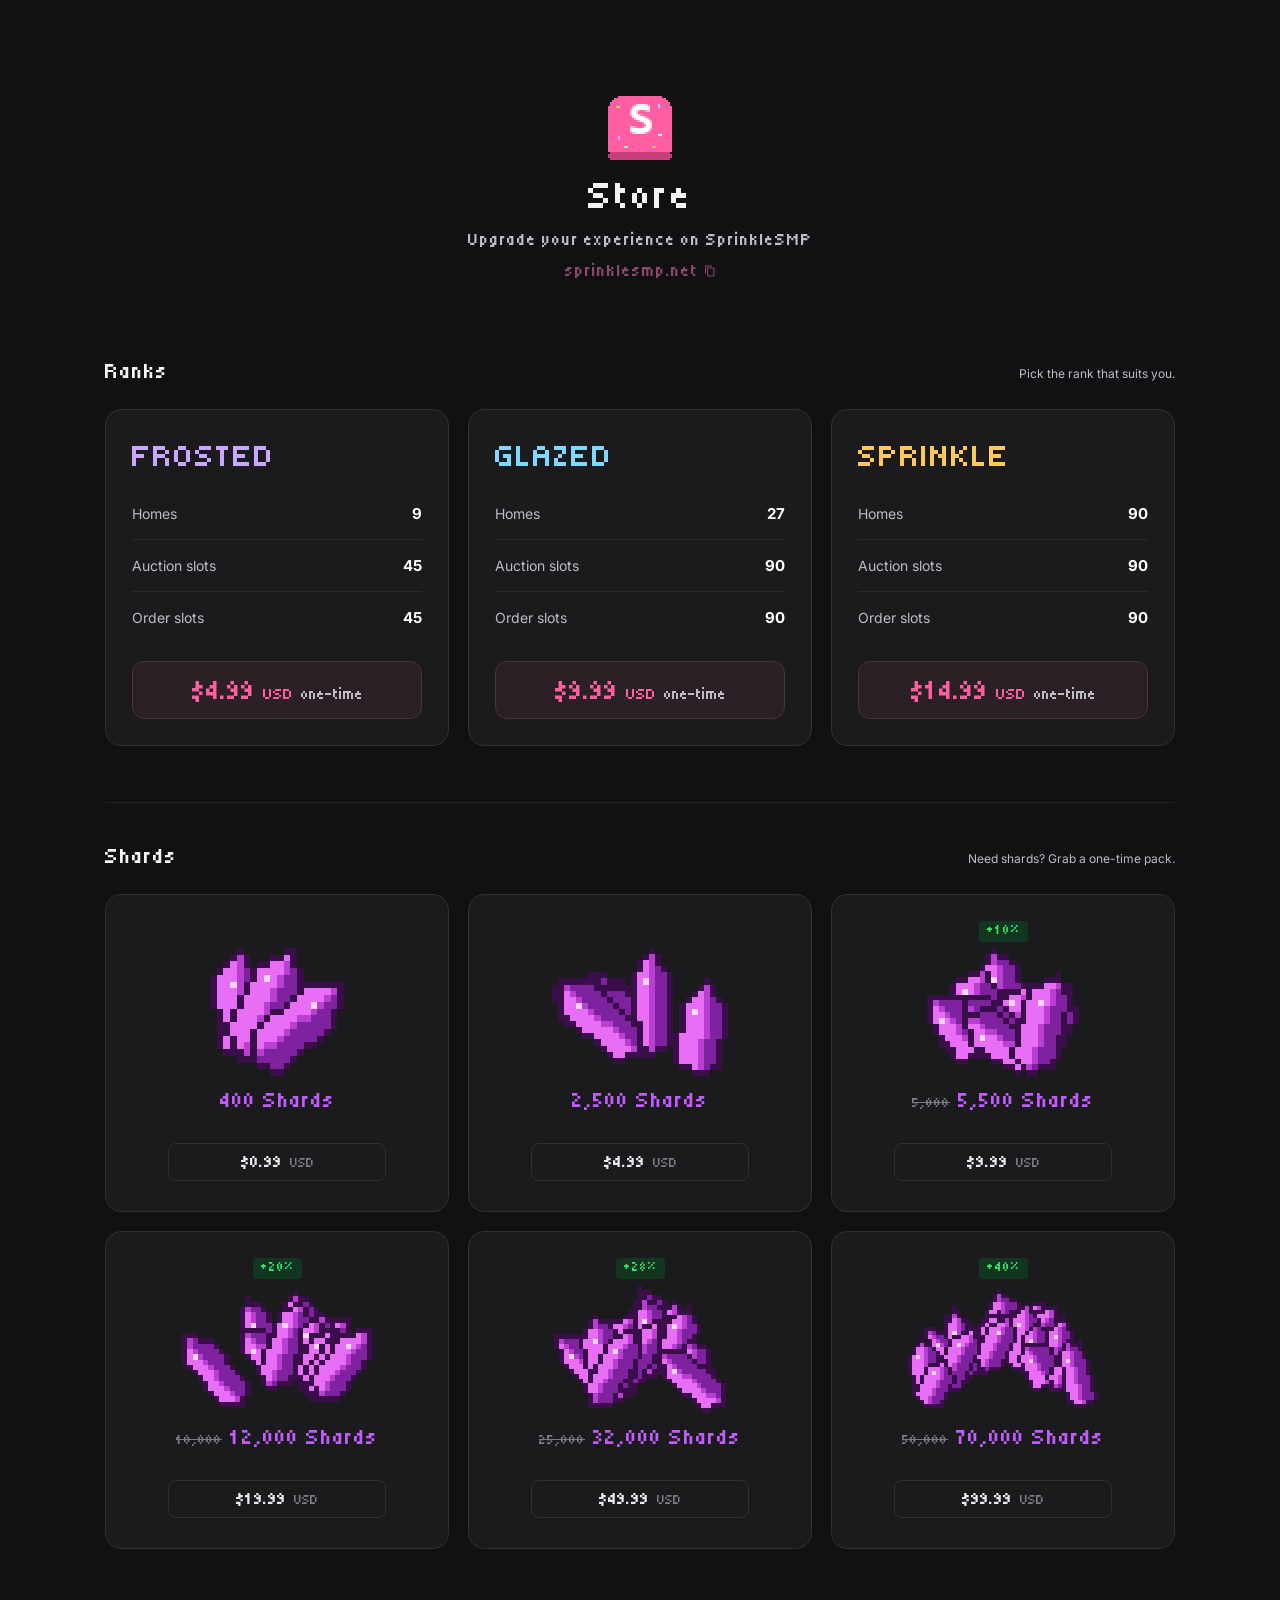
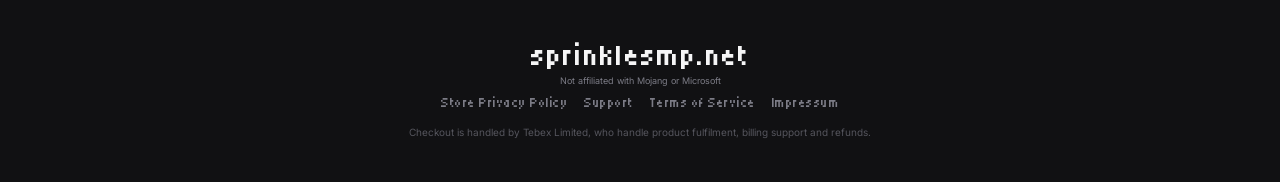
==== index.html @ 7185d4fc "SprinkleSMP store page" ====
﻿<!doctype html>
<html lang="en">
<head>
  <meta charset="utf-8">
  <meta name="viewport" content="width=device-width, initial-scale=1">
  <title>SprinkleSMP | Store</title>
  <meta name="description" content="Ranks and shards for SprinkleSMP. Delivered automatically in-game.">
  <link rel="icon" type="image/png" href="logo.png">
  <link rel="preconnect" href="https://fonts.googleapis.com">
  <link rel="preconnect" href="https://fonts.gstatic.com" crossorigin>
  <link href="https://fonts.googleapis.com/css2?family=Tiny5&family=Inter:wght@400;500;600;700&display=swap" rel="stylesheet">
  <link rel="stylesheet" href="style.css">
</head>
<body>
  <main class="wrap">
    <header class="hero">
      <img class="hero__logo" src="logo.png" alt="SprinkleSMP" width="64" height="64">
      <h1 class="hero__title">Store</h1>
      <p class="hero__sub">Upgrade your experience on SprinkleSMP</p>
      <button class="hero__ip" type="button" data-copy="sprinklesmp.net" title="Copy server address">
        <span>sprinklesmp.net</span>
        <svg viewBox="0 0 24 24" width="12" height="12" aria-hidden="true"><path fill="currentColor" d="M16 1H4a2 2 0 0 0-2 2v14h2V3h12V1zm3 4H8a2 2 0 0 0-2 2v14a2 2 0 0 0 2 2h11a2 2 0 0 0 2-2V7a2 2 0 0 0-2-2zm0 16H8V7h11v14z"/></svg>
      </button>
    </header>

    <div id="notice" class="notice" hidden></div>

    <!-- store view -->
    <div id="store">
      <section class="section">
        <div class="section__head">
          <h2>Ranks</h2>
          <span>Pick the rank that suits you.</span>
        </div>
        <div class="grid" id="ranks"></div>
      </section>

      <hr class="divider">

      <section class="section">
        <div class="section__head">
          <h2>Shards</h2>
          <span>Need shards? Grab a one-time pack.</span>
        </div>
        <div class="grid" id="shards"></div>
      </section>
    </div>

    <!-- username step (shown after picking a package) -->
    <section id="login" class="login" hidden>
      <div class="login__card">
        <h2>Enter your Minecraft Username</h2>
        <p class="login__for" id="login-for"></p>
        <div class="login__edition" role="tablist">
          <button type="button" class="ed is-active" data-edition="java">Java</button>
          <button type="button" class="ed" data-edition="bedrock">Bedrock</button>
        </div>
        <form class="login__row" id="login-form">
          <input id="username" name="username" autocomplete="off" spellcheck="false" maxlength="32" placeholder="Enter your username" required>
          <button type="submit" id="continue">Continue <span aria-hidden="true">&rsaquo;</span></button>
        </form>
        <p class="login__err" id="login-err" hidden></p>
        <button type="button" class="login__back" id="login-back">&larr; Back to store</button>
      </div>
    </section>
  </main>

  <footer class="foot">
    <div class="foot__brand">sprinklesmp.net</div>
    <div class="foot__small">Not affiliated with Mojang or Microsoft</div>
    <nav class="foot__links">
      <a href="https://checkout.tebex.io/privacy" target="_blank" rel="noopener">Store Privacy Policy</a>
      <a href="mailto:support@sprinklesmp.net">Support</a>
      <a href="https://checkout.tebex.io/terms" target="_blank" rel="noopener">Terms of Service</a>
      <a href="https://checkout.tebex.io/impressum" target="_blank" rel="noopener">Impressum</a>
    </nav>
    <div class="foot__tebex">Checkout is handled by Tebex Limited, who handle product fulfilment, billing support and refunds.</div>
  </footer>

  <script src="config.js"></script>
  <script src="app.js"></script>
</body>
</html>
---- style.css ----
:root {
  --bg: #111113;
  --card: #1b1b1d;
  --card-line: #303033;
  --row-line: #2a2a2e;
  --text: #f5f5f6;
  --muted: #bdbdc6;
  --dim: #7c7c86;
  --pink: #ff5fa2;
  --pink-btn-bg: #2a2026;
  --pink-btn-line: #4d2f3d;
  --purple: #c25cff;
  --green: #3bea6b;
  --green-bg: #12361f;
  --pixel: "Tiny5", monospace;
  --sans: "Inter", system-ui, -apple-system, "Segoe UI", sans-serif;
}

* { box-sizing: border-box; }
[hidden] { display: none !important; }
html, body { margin: 0; }
body {
  background: var(--bg);
  color: var(--text);
  font-family: var(--sans);
  font-size: 14px;
  -webkit-font-smoothing: antialiased;
}
button { font: inherit; color: inherit; cursor: pointer; }
img { image-rendering: pixelated; }

.wrap { max-width: 1102px; margin: 0 auto; padding: 0 16px; }

/* ---------- header ---------- */
.hero { text-align: center; padding: 96px 0 76px; }
.hero__logo { display: block; margin: 0 auto; width: 64px; height: 64px; }
.hero__title {
  font-family: var(--pixel); font-weight: 400; font-size: 40px; line-height: 44px;
  letter-spacing: 2px; margin: 14px 0 12px; color: #f4f4f5;
}
.hero__sub { font-family: var(--pixel); font-size: 17px; letter-spacing: 1px; color: var(--muted); margin: 0 0 10px; }
.hero__ip {
  display: inline-flex; align-items: center; gap: 6px; background: none; border: 0; padding: 2px 4px;
  font-family: var(--pixel); font-size: 17px; letter-spacing: 1px; color: #8a4a68; transition: color .15s;
}
.hero__ip:hover { color: var(--pink); }
.hero__ip.copied span::after { content: "  copied!"; color: var(--green); }

/* ---------- sections ---------- */
.section__head { display: flex; align-items: baseline; justify-content: space-between; margin: 0 0 24px; }
.section__head h2 { font-family: var(--pixel); font-weight: 400; font-size: 22px; line-height: 27px; margin: 0; letter-spacing: 1px; }
.section__head span { font-size: 12px; color: var(--muted); }
.divider { border: 0; border-top: 1px solid #232326; margin: 56px 0 40px; }

.grid { display: grid; grid-template-columns: repeat(3, 1fr); gap: 19px; }
@media (max-width: 760px) { .grid { grid-template-columns: 1fr; } .section__head span { display: none; } .hero { padding: 56px 0 44px; } }

.card {
  background: var(--card); border: 1px solid var(--card-line); border-radius: 16px; padding: 26px;
  transition: border-color .25s, box-shadow .25s;
}

/* ---------- rank cards ---------- */
.rank:hover { border-color: rgba(255, 95, 162, .4); }
.rank__name { font-family: var(--pixel); font-weight: 400; font-size: 32px; line-height: 36px; margin: 2px 0 22px; letter-spacing: 1px; }
.rank__stats { list-style: none; margin: 0 0 34px; padding: 0; }
.rank__stats li { display: flex; justify-content: space-between; align-items: center; padding: 16px 0; border-bottom: 1px solid var(--row-line); color: var(--muted); }
.rank__stats li:first-child { padding-top: 8px; }
.rank__stats li:last-child { border-bottom: 0; padding-bottom: 0; }
.rank__stats b { color: #fff; font-weight: 700; font-size: 15px; }

.price {
  display: flex; align-items: baseline; justify-content: center; gap: 8px; width: 100%;
  background: var(--pink-btn-bg); border: 1px solid var(--pink-btn-line); border-radius: 12px; padding: 14px 8px;
  transition: background-color .15s, border-color .15s;
}
.price:hover { background: #36242e; border-color: var(--pink); }
.price__amt { font-family: var(--pixel); font-size: 28px; line-height: 28px; color: var(--pink); }
.price__cur { font-family: var(--pixel); font-size: 16px; color: var(--pink); }
.price__per { font-family: var(--pixel); font-size: 16px; color: var(--muted); }

/* ---------- shard cards ---------- */
.shard { display: flex; flex-direction: column; align-items: center; text-align: center; padding: 26px 26px 30px; }
.shard:hover { border-color: rgba(194, 92, 255, .5); box-shadow: 0 18px 40px -16px rgba(170, 80, 255, .5); }
.shard__badge {
  font-family: var(--pixel); font-size: 13px; color: var(--green); background: var(--green-bg);
  border-radius: 4px; padding: 2px 8px; margin: 0 0 6px; min-height: 21px; letter-spacing: 1px;
}
.shard__badge.is-empty { visibility: hidden; }
.shard__img { height: 128px; display: flex; align-items: center; justify-content: center; margin: 0 0 12px; }
.shard__img img { max-height: 128px; max-width: 190px; }
.shard__amount { font-family: var(--pixel); font-size: 22px; color: var(--purple); margin: 0 0 30px; letter-spacing: 1px; }
.shard__amount s { color: var(--dim); font-size: 14px; margin-right: 8px; }
.shard .price { width: 75%; background: transparent; border-color: var(--card-line); padding: 9px 8px; border-radius: 8px; }
.shard .price:hover { background: #2a2a2e; border-color: #3a3a3f; }
.shard .price__amt { font-size: 18px; line-height: 18px; color: #e9e9ee; }
.shard .price__cur { font-size: 13px; color: var(--dim); }

/* ---------- username step ---------- */
.login { display: flex; justify-content: center; padding: 0 0 100px; }
.login__card {
  width: 100%; max-width: 620px; background: #1f1f22; border-radius: 22px; padding: 34px 28px 28px; text-align: center;
  box-shadow: 0 8px 0 rgba(0,0,0,.35);
}
.login__card h2 { font-family: var(--sans); font-weight: 800; font-size: 21px; margin: 0 0 6px; }
.login__for { color: var(--muted); margin: 0 0 22px; font-size: 13px; }
.login__edition { display: inline-flex; gap: 8px; margin: 0 0 20px; }
.ed { border: 0; border-radius: 7px; padding: 9px 18px; background: #151517; font-weight: 700; font-size: 12px; text-transform: uppercase; letter-spacing: .5px; transition: background .15s; }
.ed:hover { background: #26262a; }
.ed.is-active { background: var(--pink); color: #fff; }
.login__row { display: flex; justify-content: center; }
.login__row input {
  width: 240px; max-width: 60vw; background: #151517; border: 1px solid #2a2a2e; border-right: 0; border-radius: 6px 0 0 6px;
  color: #fff; padding: 10px 12px; font: inherit; outline: none;
}
.login__row input:focus { border-color: var(--pink); }
.login__row button { border: 0; border-radius: 0 6px 6px 0; background: var(--pink); color: #fff; font-weight: 700; padding: 10px 18px; transition: filter .15s; }
.login__row button:hover { filter: brightness(1.1); }
.login__row button[disabled] { filter: grayscale(.4) brightness(.8); cursor: wait; }
.login__err { color: #ff6b6b; margin: 14px 0 0; font-size: 13px; }
.login__back { background: none; border: 0; color: var(--dim); margin-top: 20px; font-size: 12px; }
.login__back:hover { color: var(--text); }

.notice { max-width: 620px; margin: 0 auto 30px; text-align: center; border-radius: 12px; padding: 12px 16px; background: var(--green-bg); color: #b9f5c9; }

/* ---------- footer ---------- */
.foot { text-align: center; padding: 90px 16px 44px; }
.foot__brand { font-family: var(--pixel); font-size: 30px; letter-spacing: 1px; }
.foot__small { font-size: 9px; color: var(--dim); margin: 2px 0 10px; }
.foot__links { display: flex; flex-wrap: wrap; justify-content: center; gap: 4px 16px; }
.foot__links a { font-family: var(--pixel); font-size: 13px; letter-spacing: .5px; color: var(--dim); text-decoration: none; transition: color .15s; }
.foot__links a:hover { color: var(--text); }
.foot__tebex { font-size: 10px; color: #55555d; margin-top: 16px; }
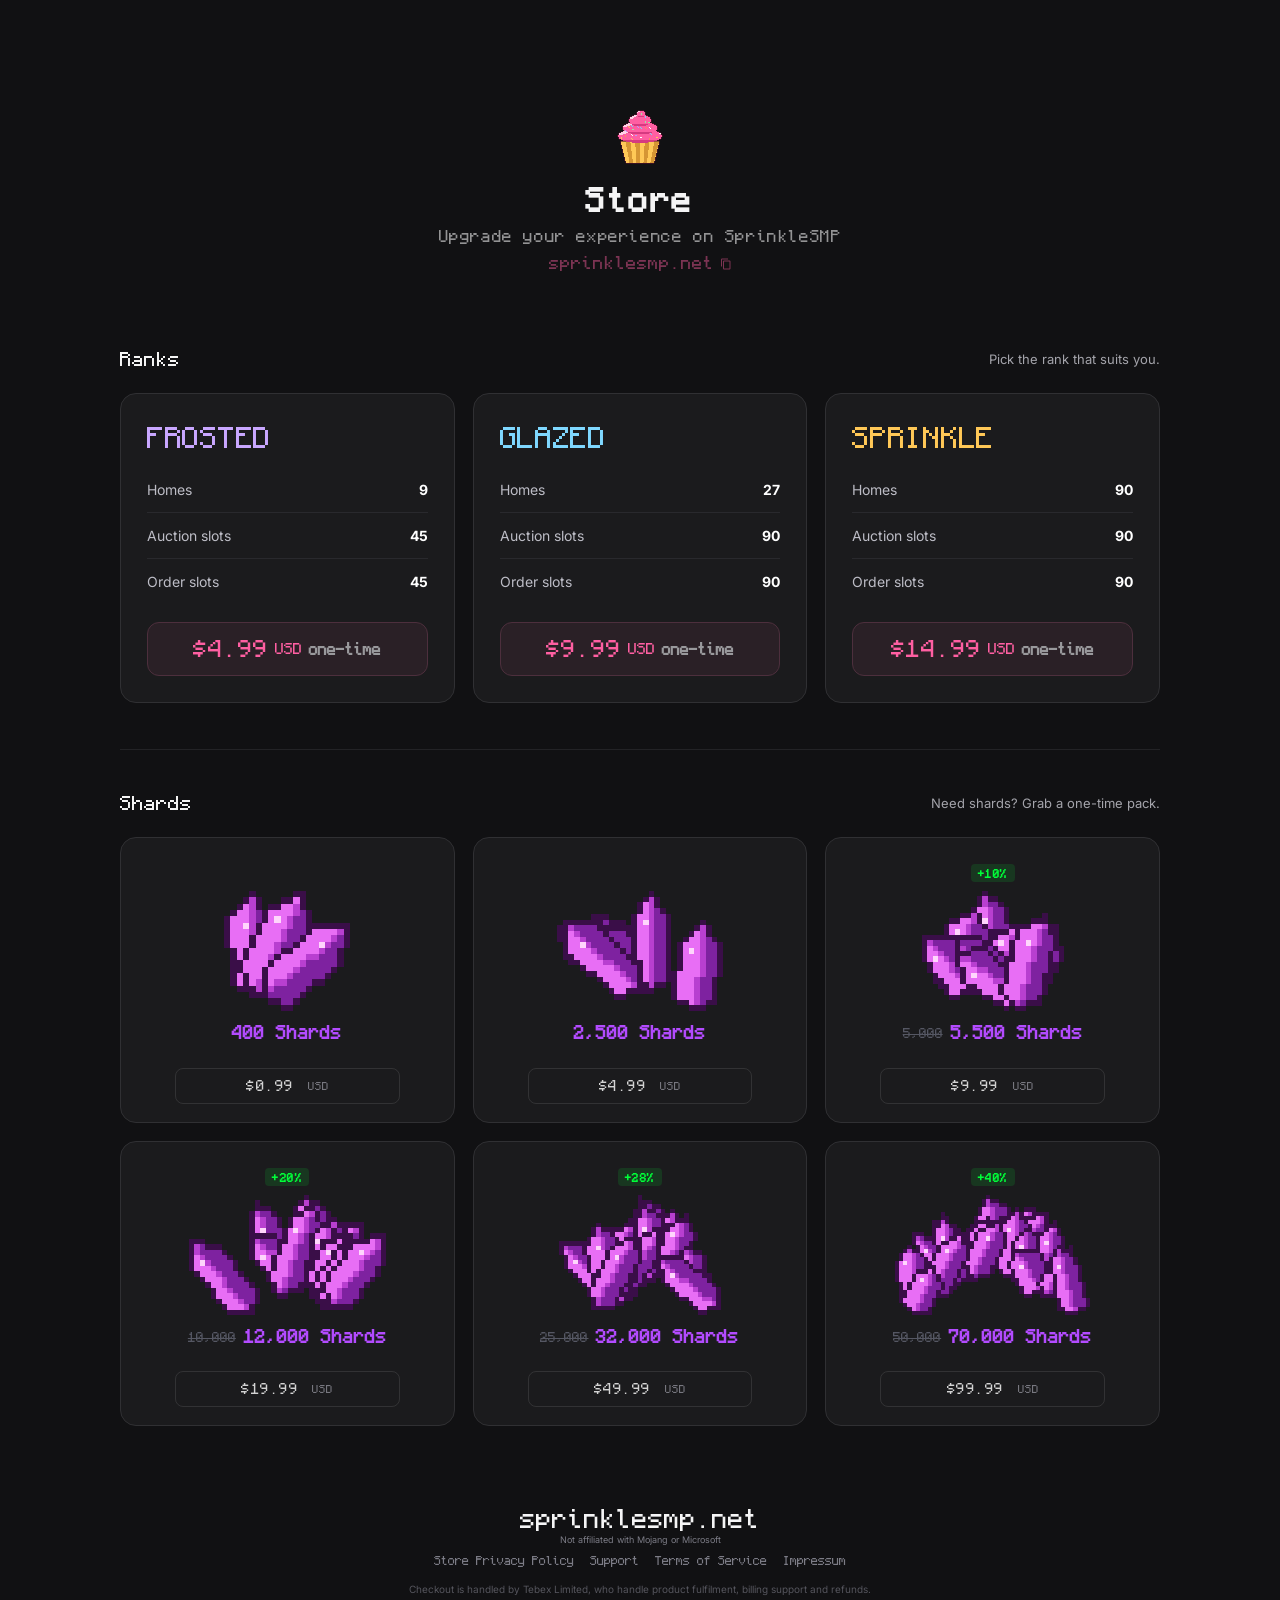
==== commit e791de2e: "Cupcake logo, Monocraft font, reference text sizes" ====
--- a/index.html
+++ b/index.html
@@ -8,7 +8,7 @@
   <link rel="icon" type="image/png" href="logo.png">
   <link rel="preconnect" href="https://fonts.googleapis.com">
   <link rel="preconnect" href="https://fonts.gstatic.com" crossorigin>
-  <link href="https://fonts.googleapis.com/css2?family=Tiny5&family=Inter:wght@400;500;600;700&display=swap" rel="stylesheet">
+  <link href="https://fonts.googleapis.com/css2?family=Inter:wght@400;500;600;700&display=swap" rel="stylesheet">
   <link rel="stylesheet" href="style.css">
 </head>
 <body>
--- a/style.css
+++ b/style.css
@@ -1,18 +1,20 @@
+/* Monocraft by Idrees Hassan, SIL Open Font License 1.1 (https://github.com/IdreesInc/Monocraft) */
+@font-face { font-family: "Monocraft"; src: url("Monocraft.otf") format("opentype"); font-weight: 400; font-display: swap; }
+@font-face { font-family: "Monocraft"; src: url("Monocraft-Bold.otf") format("opentype"); font-weight: 700; font-display: swap; }
+
 :root {
   --bg: #111113;
   --card: #1b1b1d;
   --card-line: #303033;
-  --row-line: #2a2a2e;
+  --row-line: #29292d;
   --text: #f5f5f6;
   --muted: #bdbdc6;
-  --dim: #7c7c86;
+  --tag: #a4a4ab;
   --pink: #ff5fa2;
   --pink-btn-bg: #2a2026;
   --pink-btn-line: #4d2f3d;
   --purple: #c25cff;
-  --green: #3bea6b;
-  --green-bg: #12361f;
-  --pixel: "Tiny5", monospace;
+  --pixel: "Monocraft", monospace;
   --sans: "Inter", system-ui, -apple-system, "Segoe UI", sans-serif;
 }
 
@@ -29,30 +31,30 @@
 button { font: inherit; color: inherit; cursor: pointer; }
 img { image-rendering: pixelated; }
 
-.wrap { max-width: 1102px; margin: 0 auto; padding: 0 16px; }
+.wrap { max-width: 1072px; margin: 0 auto; padding: 0 16px; }
 
 /* ---------- header ---------- */
-.hero { text-align: center; padding: 96px 0 76px; }
+.hero { text-align: center; padding: 104px 0 72px; }
 .hero__logo { display: block; margin: 0 auto; width: 64px; height: 64px; }
 .hero__title {
-  font-family: var(--pixel); font-weight: 400; font-size: 40px; line-height: 44px;
-  letter-spacing: 2px; margin: 14px 0 12px; color: #f4f4f5;
+  font-family: var(--pixel); font-weight: 700; font-size: 30px; line-height: 39px;
+  letter-spacing: 1.5px; margin: 12px 0 10px; color: #f4f4f5;
 }
-.hero__sub { font-family: var(--pixel); font-size: 17px; letter-spacing: 1px; color: var(--muted); margin: 0 0 10px; }
+.hero__sub { font-family: var(--pixel); font-size: 15px; letter-spacing: .6px; color: rgba(255, 255, 255, .55); margin: 0 0 8px; }
 .hero__ip {
   display: inline-flex; align-items: center; gap: 6px; background: none; border: 0; padding: 2px 4px;
-  font-family: var(--pixel); font-size: 17px; letter-spacing: 1px; color: #8a4a68; transition: color .15s;
+  font-family: var(--pixel); font-size: 16px; color: rgba(255, 95, 162, .45); transition: color .15s;
 }
 .hero__ip:hover { color: var(--pink); }
-.hero__ip.copied span::after { content: "  copied!"; color: var(--green); }
+.hero__ip.copied span::after { content: "  copied!"; color: #3bea6b; }
 
 /* ---------- sections ---------- */
-.section__head { display: flex; align-items: baseline; justify-content: space-between; margin: 0 0 24px; }
-.section__head h2 { font-family: var(--pixel); font-weight: 400; font-size: 22px; line-height: 27px; margin: 0; letter-spacing: 1px; }
-.section__head span { font-size: 12px; color: var(--muted); }
-.divider { border: 0; border-top: 1px solid #232326; margin: 56px 0 40px; }
+.section__head { display: flex; align-items: center; justify-content: space-between; margin: 0 0 20px; }
+.section__head h2 { font-family: var(--pixel); font-weight: 400; font-size: 18px; line-height: 27px; margin: 0; color: #f5f5f5; }
+.section__head span { font-size: 13px; line-height: 19.5px; color: var(--tag); }
+.divider { border: 0; border-top: 1px solid #232326; margin: 46px 0 40px; }
 
-.grid { display: grid; grid-template-columns: repeat(3, 1fr); gap: 19px; }
+.grid { display: grid; grid-template-columns: repeat(3, 1fr); gap: 18px; }
 @media (max-width: 760px) { .grid { grid-template-columns: 1fr; } .section__head span { display: none; } .hero { padding: 56px 0 44px; } }
 
 .card {
@@ -62,39 +64,45 @@
 
 /* ---------- rank cards ---------- */
 .rank:hover { border-color: rgba(255, 95, 162, .4); }
-.rank__name { font-family: var(--pixel); font-weight: 400; font-size: 32px; line-height: 36px; margin: 2px 0 22px; letter-spacing: 1px; }
-.rank__stats { list-style: none; margin: 0 0 34px; padding: 0; }
-.rank__stats li { display: flex; justify-content: space-between; align-items: center; padding: 16px 0; border-bottom: 1px solid var(--row-line); color: var(--muted); }
-.rank__stats li:first-child { padding-top: 8px; }
-.rank__stats li:last-child { border-bottom: 0; padding-bottom: 0; }
-.rank__stats b { color: #fff; font-weight: 700; font-size: 15px; }
+.rank__name { font-family: var(--pixel); font-weight: 400; font-size: 27px; line-height: 35px; letter-spacing: -.3px; margin: 0 0 24px; }
+.rank__stats { list-style: none; margin: 0 0 30px; padding: 0; }
+.rank__stats li {
+  display: flex; justify-content: space-between; align-items: center; line-height: 21px;
+  padding: 0 0 12px; margin: 0 0 12px; border-bottom: 1px solid var(--row-line); color: var(--muted);
+}
+.rank__stats li:last-child { border-bottom: 0; padding: 0; margin: 0; }
+.rank__stats b { color: #fff; font-weight: 700; font-size: 14px; }
 
 .price {
-  display: flex; align-items: baseline; justify-content: center; gap: 8px; width: 100%;
-  background: var(--pink-btn-bg); border: 1px solid var(--pink-btn-line); border-radius: 12px; padding: 14px 8px;
+  display: flex; align-items: baseline; justify-content: center; gap: 7px; width: 100%; height: 54px; align-content: center;
+  background: var(--pink-btn-bg); border: 1px solid var(--pink-btn-line); border-radius: 12px; padding: 0 8px;
   transition: background-color .15s, border-color .15s;
 }
+.rank .price { align-items: center; }
 .price:hover { background: #36242e; border-color: var(--pink); }
-.price__amt { font-family: var(--pixel); font-size: 28px; line-height: 28px; color: var(--pink); }
-.price__cur { font-family: var(--pixel); font-size: 16px; color: var(--pink); }
-.price__per { font-family: var(--pixel); font-size: 16px; color: var(--muted); }
+.price__amt { font-family: var(--pixel); font-size: 22px; line-height: 27.5px; color: var(--pink); }
+.price__cur { font-family: var(--pixel); font-size: 14px; line-height: 21px; color: var(--pink); }
+.price__per { font-family: var(--pixel); font-weight: 700; font-size: 14px; line-height: 21px; color: #99999c; }
 
 /* ---------- shard cards ---------- */
-.shard { display: flex; flex-direction: column; align-items: center; text-align: center; padding: 26px 26px 30px; }
-.shard:hover { border-color: rgba(194, 92, 255, .5); box-shadow: 0 18px 40px -16px rgba(170, 80, 255, .5); }
+.shard { display: flex; flex-direction: column; align-items: center; text-align: center; padding: 26px 26px 18px; }
+.shard:hover { border-color: rgba(179, 75, 255, .5); box-shadow: 0 18px 40px -16px rgba(170, 80, 255, .5); }
 .shard__badge {
-  font-family: var(--pixel); font-size: 13px; color: var(--green); background: var(--green-bg);
-  border-radius: 4px; padding: 2px 8px; margin: 0 0 6px; min-height: 21px; letter-spacing: 1px;
+  font-family: var(--pixel); font-weight: 700; font-size: 10px; line-height: 10px; letter-spacing: .5px;
+  color: #00ff39; background: rgba(0, 255, 57, .12); border-radius: 4px; padding: 4px 7px; margin: 0 0 4px; min-height: 18px;
 }
 .shard__badge.is-empty { visibility: hidden; }
-.shard__img { height: 128px; display: flex; align-items: center; justify-content: center; margin: 0 0 12px; }
-.shard__img img { max-height: 128px; max-width: 190px; }
-.shard__amount { font-family: var(--pixel); font-size: 22px; color: var(--purple); margin: 0 0 30px; letter-spacing: 1px; }
-.shard__amount s { color: var(--dim); font-size: 14px; margin-right: 8px; }
-.shard .price { width: 75%; background: transparent; border-color: var(--card-line); padding: 9px 8px; border-radius: 8px; }
-.shard .price:hover { background: #2a2a2e; border-color: #3a3a3f; }
-.shard .price__amt { font-size: 18px; line-height: 18px; color: #e9e9ee; }
-.shard .price__cur { font-size: 13px; color: var(--dim); }
+.shard__img { width: 220px; height: 130px; display: flex; align-items: center; justify-content: center; }
+.shard__img img { max-height: 120px; max-width: 200px; }
+.shard__amount { font-family: var(--pixel); font-weight: 700; font-size: 16px; line-height: 17.6px; color: rgb(179, 75, 255); margin: 8px 0 26px; }
+.shard__amount s { font-weight: 400; color: rgb(85, 87, 99); font-size: 12px; line-height: 13.2px; margin-right: 8px; }
+.shard .price {
+  width: 245px; max-width: 80%; height: 36px; align-items: center; background: transparent;
+  border: 1px solid rgba(255, 255, 255, .1); border-radius: 8px; padding: 0 10px; gap: 14px;
+}
+.shard .price:hover { background: rgba(255, 255, 255, .06); border-color: rgba(255, 255, 255, .18); }
+.shard .price__amt { font-size: 13px; line-height: 16px; letter-spacing: .5px; color: #d3d3d3; }
+.shard .price__cur { font-size: 10px; line-height: 16px; color: #77777f; }
 
 /* ---------- username step ---------- */
 .login { display: flex; justify-content: center; padding: 0 0 100px; }
@@ -118,16 +126,16 @@
 .login__row button:hover { filter: brightness(1.1); }
 .login__row button[disabled] { filter: grayscale(.4) brightness(.8); cursor: wait; }
 .login__err { color: #ff6b6b; margin: 14px 0 0; font-size: 13px; }
-.login__back { background: none; border: 0; color: var(--dim); margin-top: 20px; font-size: 12px; }
+.login__back { background: none; border: 0; color: #7c7c86; margin-top: 20px; font-size: 12px; }
 .login__back:hover { color: var(--text); }
 
-.notice { max-width: 620px; margin: 0 auto 30px; text-align: center; border-radius: 12px; padding: 12px 16px; background: var(--green-bg); color: #b9f5c9; }
+.notice { max-width: 620px; margin: 0 auto 30px; text-align: center; border-radius: 12px; padding: 12px 16px; background: #12361f; color: #b9f5c9; }
 
 /* ---------- footer ---------- */
-.foot { text-align: center; padding: 90px 16px 44px; }
-.foot__brand { font-family: var(--pixel); font-size: 30px; letter-spacing: 1px; }
-.foot__small { font-size: 9px; color: var(--dim); margin: 2px 0 10px; }
+.foot { text-align: center; padding: 80px 16px 44px; }
+.foot__brand { font-family: var(--pixel); font-size: 24px; }
+.foot__small { font-size: 9px; color: #7c7c86; margin: 2px 0 10px; }
 .foot__links { display: flex; flex-wrap: wrap; justify-content: center; gap: 4px 16px; }
-.foot__links a { font-family: var(--pixel); font-size: 13px; letter-spacing: .5px; color: var(--dim); text-decoration: none; transition: color .15s; }
+.foot__links a { font-family: var(--pixel); font-size: 11px; color: #7c7c86; text-decoration: none; transition: color .15s; }
 .foot__links a:hover { color: var(--text); }
 .foot__tebex { font-size: 10px; color: #55555d; margin-top: 16px; }
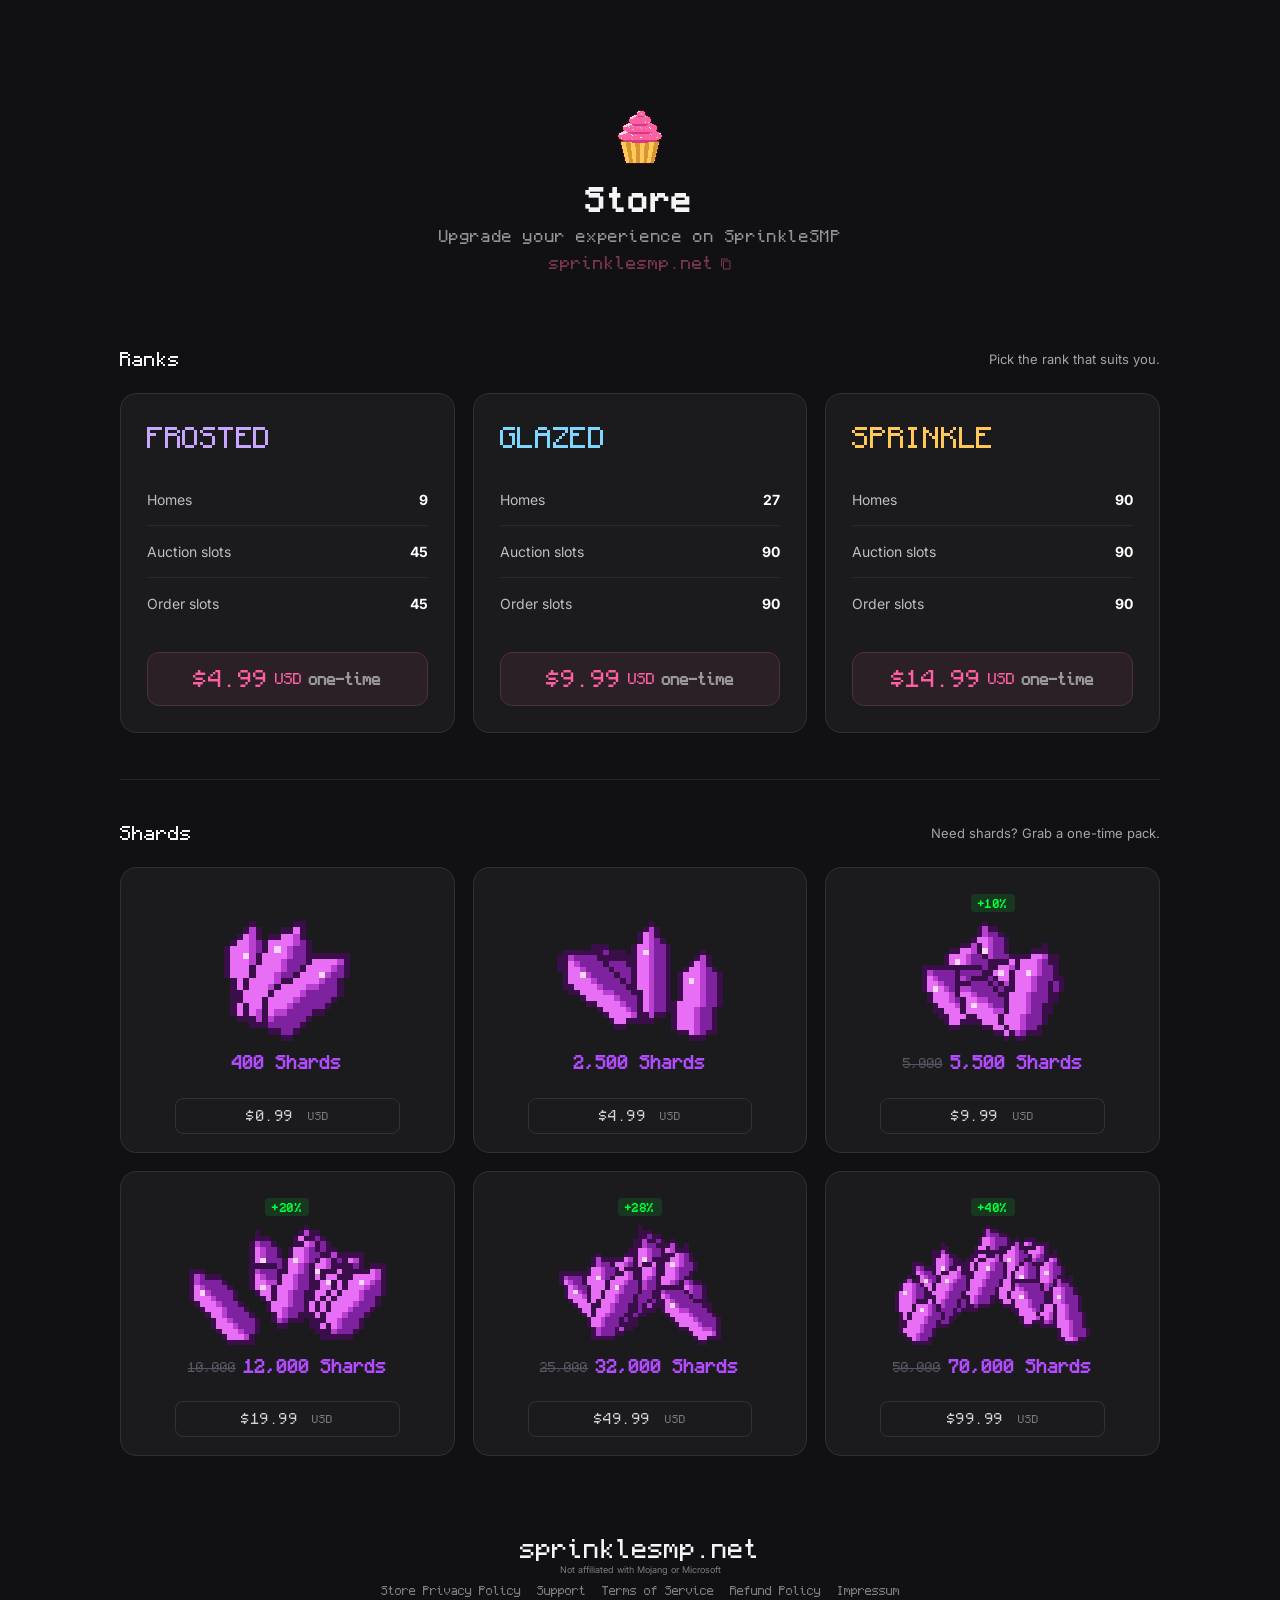
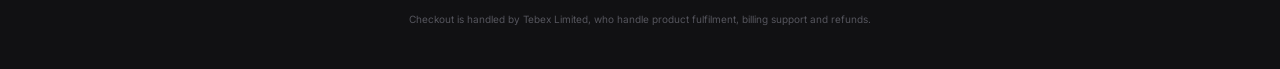
==== commit a9b3b28e: "Add files via upload" ====
--- a/index.html
+++ b/index.html
@@ -71,7 +71,8 @@
     <nav class="foot__links">
       <a href="https://checkout.tebex.io/privacy" target="_blank" rel="noopener">Store Privacy Policy</a>
       <a href="mailto:support@sprinklesmp.net">Support</a>
-      <a href="https://checkout.tebex.io/terms" target="_blank" rel="noopener">Terms of Service</a>
+      <a href="terms.html">Terms of Service</a>
+      <a href="https://www.tebex.io/contact/checkout" target="_blank" rel="noopener">Refund Policy</a>
       <a href="https://checkout.tebex.io/impressum" target="_blank" rel="noopener">Impressum</a>
     </nav>
     <div class="foot__tebex">Checkout is handled by Tebex Limited, who handle product fulfilment, billing support and refunds.</div>
--- a/style.css
+++ b/style.css
@@ -64,11 +64,11 @@
 
 /* ---------- rank cards ---------- */
 .rank:hover { border-color: rgba(255, 95, 162, .4); }
-.rank__name { font-family: var(--pixel); font-weight: 400; font-size: 27px; line-height: 35px; letter-spacing: -.3px; margin: 0 0 24px; }
-.rank__stats { list-style: none; margin: 0 0 30px; padding: 0; }
+.rank__name { font-family: var(--pixel); font-weight: 400; font-size: 27px; line-height: 35px; letter-spacing: -.3px; margin: 0 0 34px; }
+.rank__stats { list-style: none; margin: 0 0 38px; padding: 0; }
 .rank__stats li {
   display: flex; justify-content: space-between; align-items: center; line-height: 21px;
-  padding: 0 0 12px; margin: 0 0 12px; border-bottom: 1px solid var(--row-line); color: var(--muted);
+  padding: 0 0 15px; margin: 0 0 15px; border-bottom: 1px solid var(--row-line); color: var(--muted);
 }
 .rank__stats li:last-child { border-bottom: 0; padding: 0; margin: 0; }
 .rank__stats b { color: #fff; font-weight: 700; font-size: 14px; }
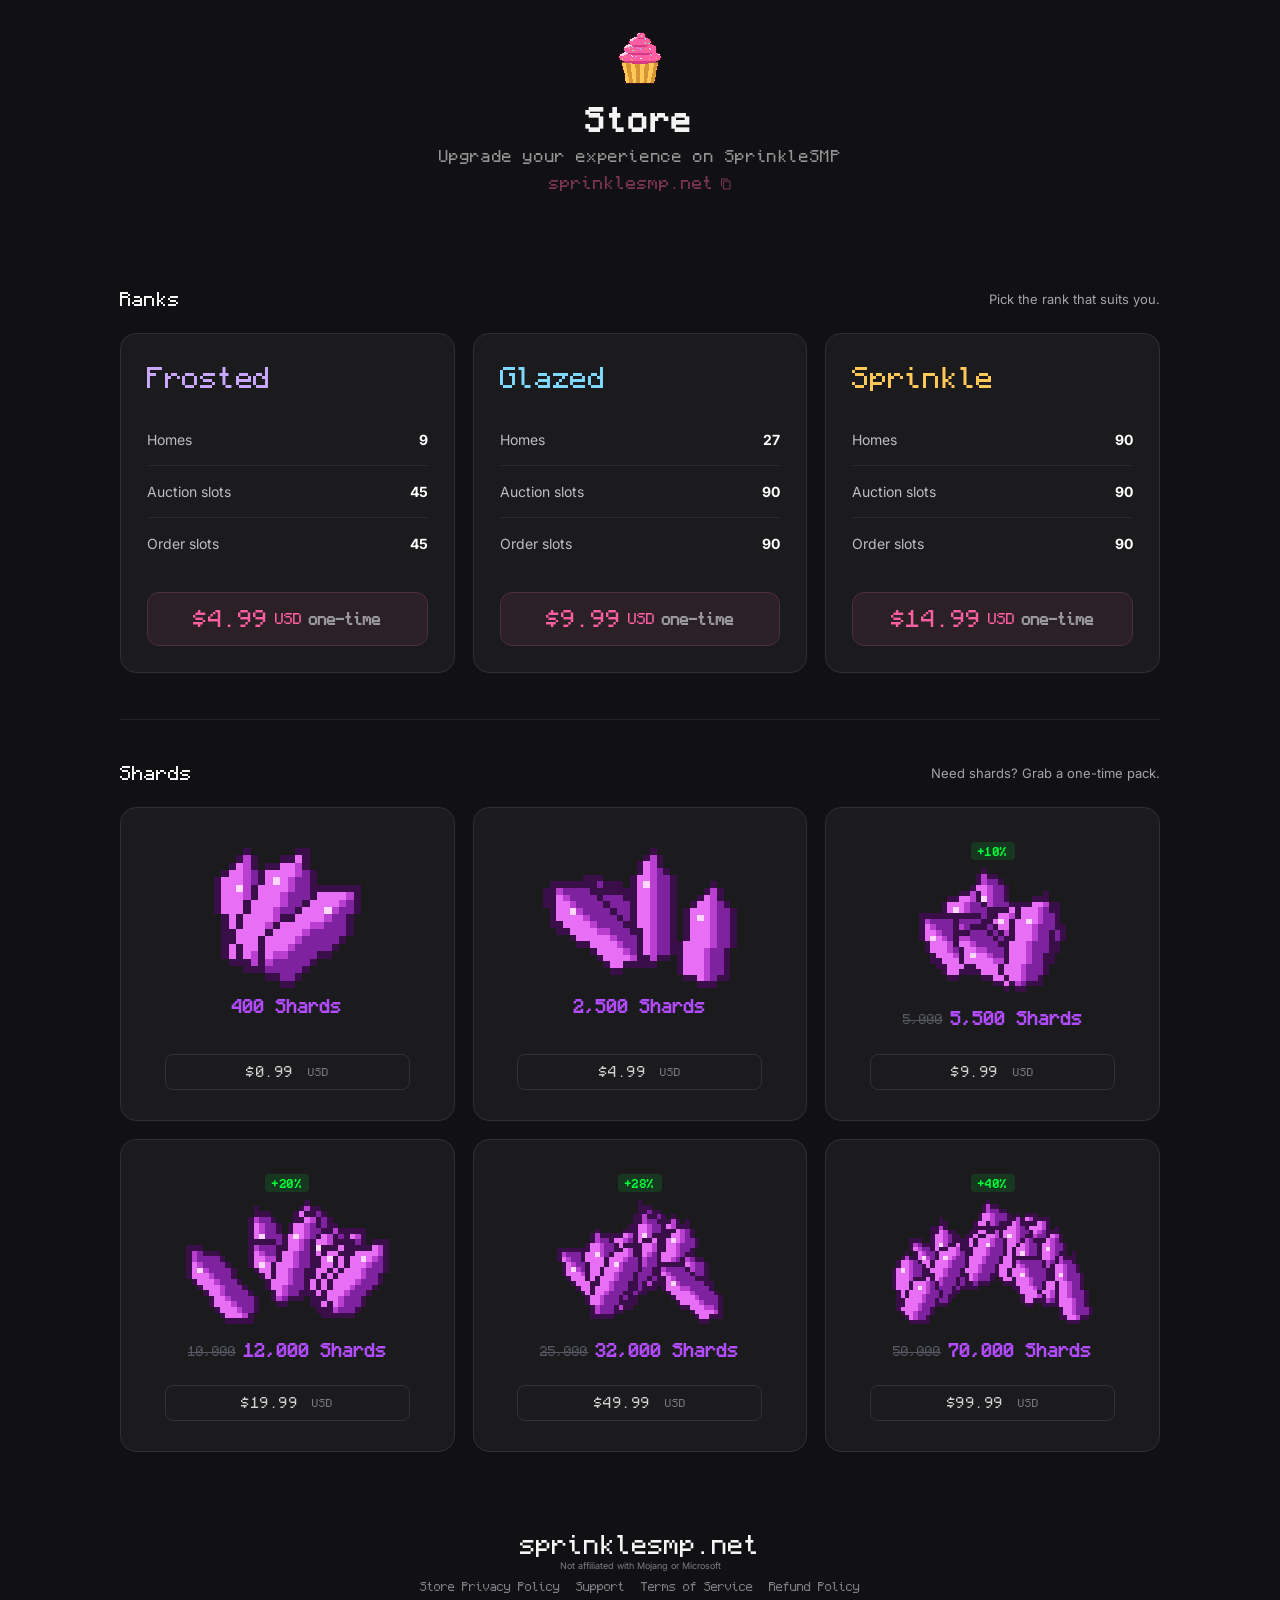
==== commit d428c053: "Add files via upload" ====
--- a/index.html
+++ b/index.html
@@ -73,9 +73,7 @@
       <a href="mailto:support@sprinklesmp.net">Support</a>
       <a href="terms.html">Terms of Service</a>
       <a href="https://www.tebex.io/contact/checkout" target="_blank" rel="noopener">Refund Policy</a>
-      <a href="https://checkout.tebex.io/impressum" target="_blank" rel="noopener">Impressum</a>
     </nav>
-    <div class="foot__tebex">Checkout is handled by Tebex Limited, who handle product fulfilment, billing support and refunds.</div>
   </footer>
 
   <script src="config.js"></script>
--- a/style.css
+++ b/style.css
@@ -34,8 +34,8 @@
 .wrap { max-width: 1072px; margin: 0 auto; padding: 0 16px; }
 
 /* ---------- header ---------- */
-.hero { text-align: center; padding: 104px 0 72px; }
-.hero__logo { display: block; margin: 0 auto; width: 64px; height: 64px; }
+.hero { text-align: center; padding: 26px 0 92px; }
+.hero__logo { display: block; margin: 0 auto; width: 62px; height: 62px; }
 .hero__title {
   font-family: var(--pixel); font-weight: 700; font-size: 30px; line-height: 39px;
   letter-spacing: 1.5px; margin: 12px 0 10px; color: #f4f4f5;
@@ -85,22 +85,30 @@
 .price__per { font-family: var(--pixel); font-weight: 700; font-size: 14px; line-height: 21px; color: #99999c; }
 
 /* ---------- shard cards ---------- */
-.shard { display: flex; flex-direction: column; align-items: center; text-align: center; padding: 26px 26px 18px; }
+.shard { display: flex; flex-direction: column; align-items: center; text-align: center; padding: 40px 26px 36px; }
+.shard--bonus { padding-top: 34px; }
+.shard--bonus .shard__img { height: 128px; }
+.shard--bonus .shard__img img { height: 124px; }
 .shard:hover { border-color: rgba(179, 75, 255, .5); box-shadow: 0 18px 40px -16px rgba(170, 80, 255, .5); }
 .shard__badge {
   font-family: var(--pixel); font-weight: 700; font-size: 10px; line-height: 10px; letter-spacing: .5px;
   color: #00ff39; background: rgba(0, 255, 57, .12); border-radius: 4px; padding: 4px 7px; margin: 0 0 4px; min-height: 18px;
 }
-.shard__badge.is-empty { visibility: hidden; }
-.shard__img { width: 220px; height: 130px; display: flex; align-items: center; justify-content: center; }
-.shard__img img { max-height: 120px; max-width: 200px; }
-.shard__amount { font-family: var(--pixel); font-weight: 700; font-size: 16px; line-height: 17.6px; color: rgb(179, 75, 255); margin: 8px 0 26px; }
+.shard__badge.is-empty { display: none; }
+.shard__img { width: 230px; height: 140px; display: flex; align-items: flex-end; justify-content: center; }
+.shard__img img { height: 140px; width: auto; max-width: 225px; object-fit: contain; }
+.shard__amount { font-family: var(--pixel); font-weight: 700; font-size: 16px; line-height: 17.6px; color: rgb(179, 75, 255); margin: 10px 0 0; }
+.shard--bonus .shard__amount { margin-top: 18px; }
+.shard__amount { margin-bottom: 26px; }
+.shard { padding-bottom: 30px; }
+.shard .price { margin-top: auto; }
 .shard__amount s { font-weight: 400; color: rgb(85, 87, 99); font-size: 12px; line-height: 13.2px; margin-right: 8px; }
 .shard .price {
-  width: 245px; max-width: 80%; height: 36px; align-items: center; background: transparent;
+  width: 245px; max-width: 100%; height: 36px; align-items: center; background: transparent;
   border: 1px solid rgba(255, 255, 255, .1); border-radius: 8px; padding: 0 10px; gap: 14px;
+  transition: border-color .15s, background-color .15s;
 }
-.shard .price:hover { background: rgba(255, 255, 255, .06); border-color: rgba(255, 255, 255, .18); }
+.shard .price:hover { background: rgba(255, 255, 255, .03); border: 1px solid #fff; box-shadow: inset 0 0 0 1px #fff; }
 .shard .price__amt { font-size: 13px; line-height: 16px; letter-spacing: .5px; color: #d3d3d3; }
 .shard .price__cur { font-size: 10px; line-height: 16px; color: #77777f; }
 
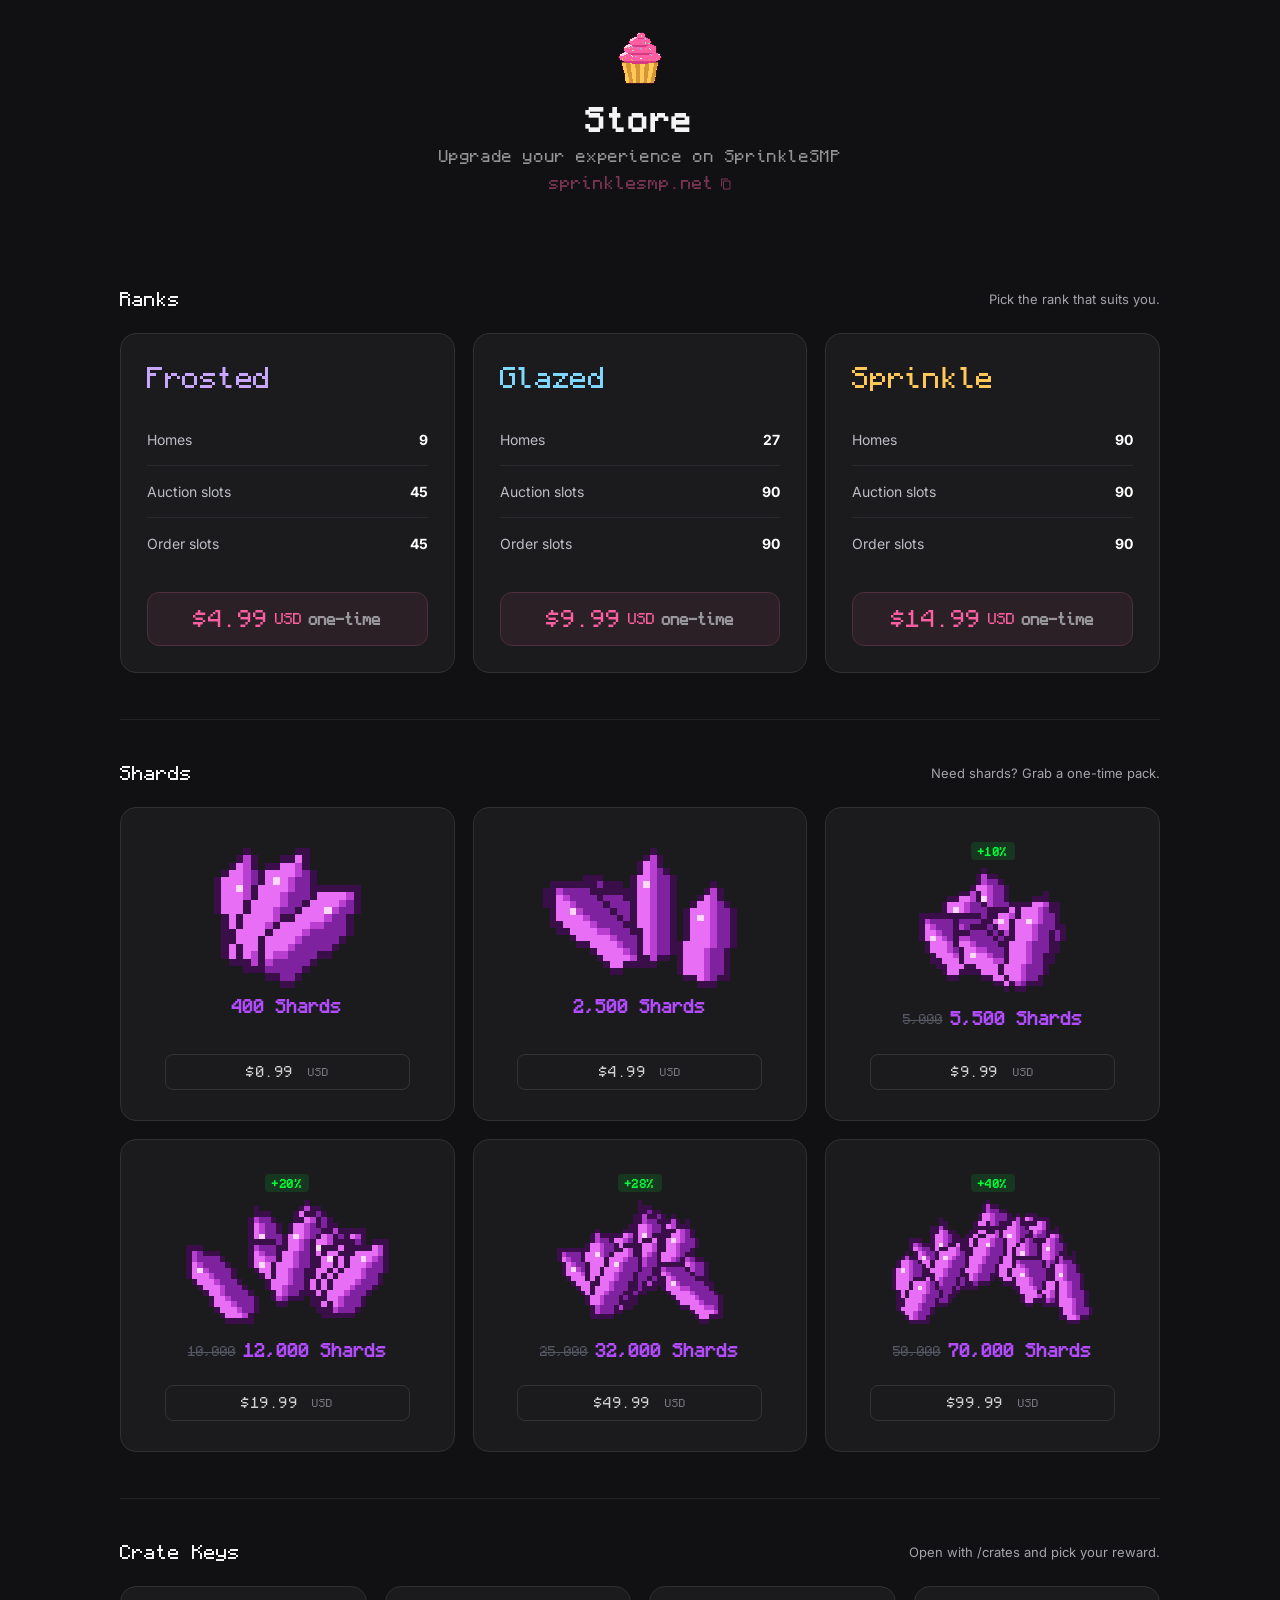
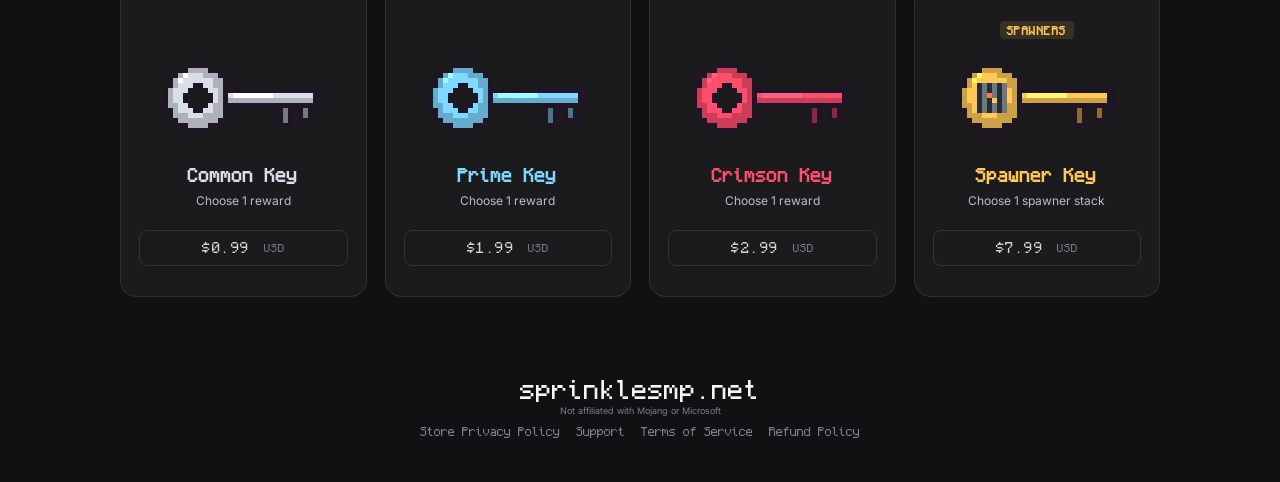
==== commit 6f419085: "Add Crate Keys section (Common, Prime, Crimson, Spawner)" ====
--- a/index.html
+++ b/index.html
@@ -44,6 +44,16 @@
         </div>
         <div class="grid" id="shards"></div>
       </section>
+
+      <hr class="divider">
+
+      <section class="section">
+        <div class="section__head">
+          <h2>Crate Keys</h2>
+          <span>Open with /crates and pick your reward.</span>
+        </div>
+        <div class="grid grid--4" id="keys"></div>
+      </section>
     </div>
 
     <!-- username step (shown after picking a package) -->
--- a/style.css
+++ b/style.css
@@ -112,6 +112,20 @@
 .shard .price__amt { font-size: 13px; line-height: 16px; letter-spacing: .5px; color: #d3d3d3; }
 .shard .price__cur { font-size: 10px; line-height: 16px; color: #77777f; }
 
+/* ---------- crate key cards (reuse the shard card layout) ---------- */
+.grid--4 { grid-template-columns: repeat(4, minmax(0, 1fr)); }
+@media (max-width: 960px) { .grid--4 { grid-template-columns: repeat(2, minmax(0, 1fr)); } }
+@media (max-width: 760px) { .grid--4 { grid-template-columns: minmax(0, 1fr); } }
+.key { padding: 34px 18px 30px; min-width: 0; }
+.key .price { width: 100%; }
+.key:hover { border-color: color-mix(in srgb, var(--key) 55%, transparent); box-shadow: 0 18px 40px -16px color-mix(in srgb, var(--key) 55%, transparent); }
+.key .shard__img { width: 100%; height: 110px; align-items: center; }
+.key .shard__img img { height: auto; width: 170px; max-width: 90%; image-rendering: pixelated; }
+.key__name { color: var(--key); margin: 14px 0 8px; }
+.key__note { font-size: 12px; color: var(--muted); margin: 0 0 22px; }
+.key--best .shard__badge { color: #FFC857; background: rgba(255, 200, 87, .12); }
+.key:not(.key--best) { padding-top: 56px; }
+
 /* ---------- username step ---------- */
 .login { display: flex; justify-content: center; padding: 0 0 100px; }
 .login__card {
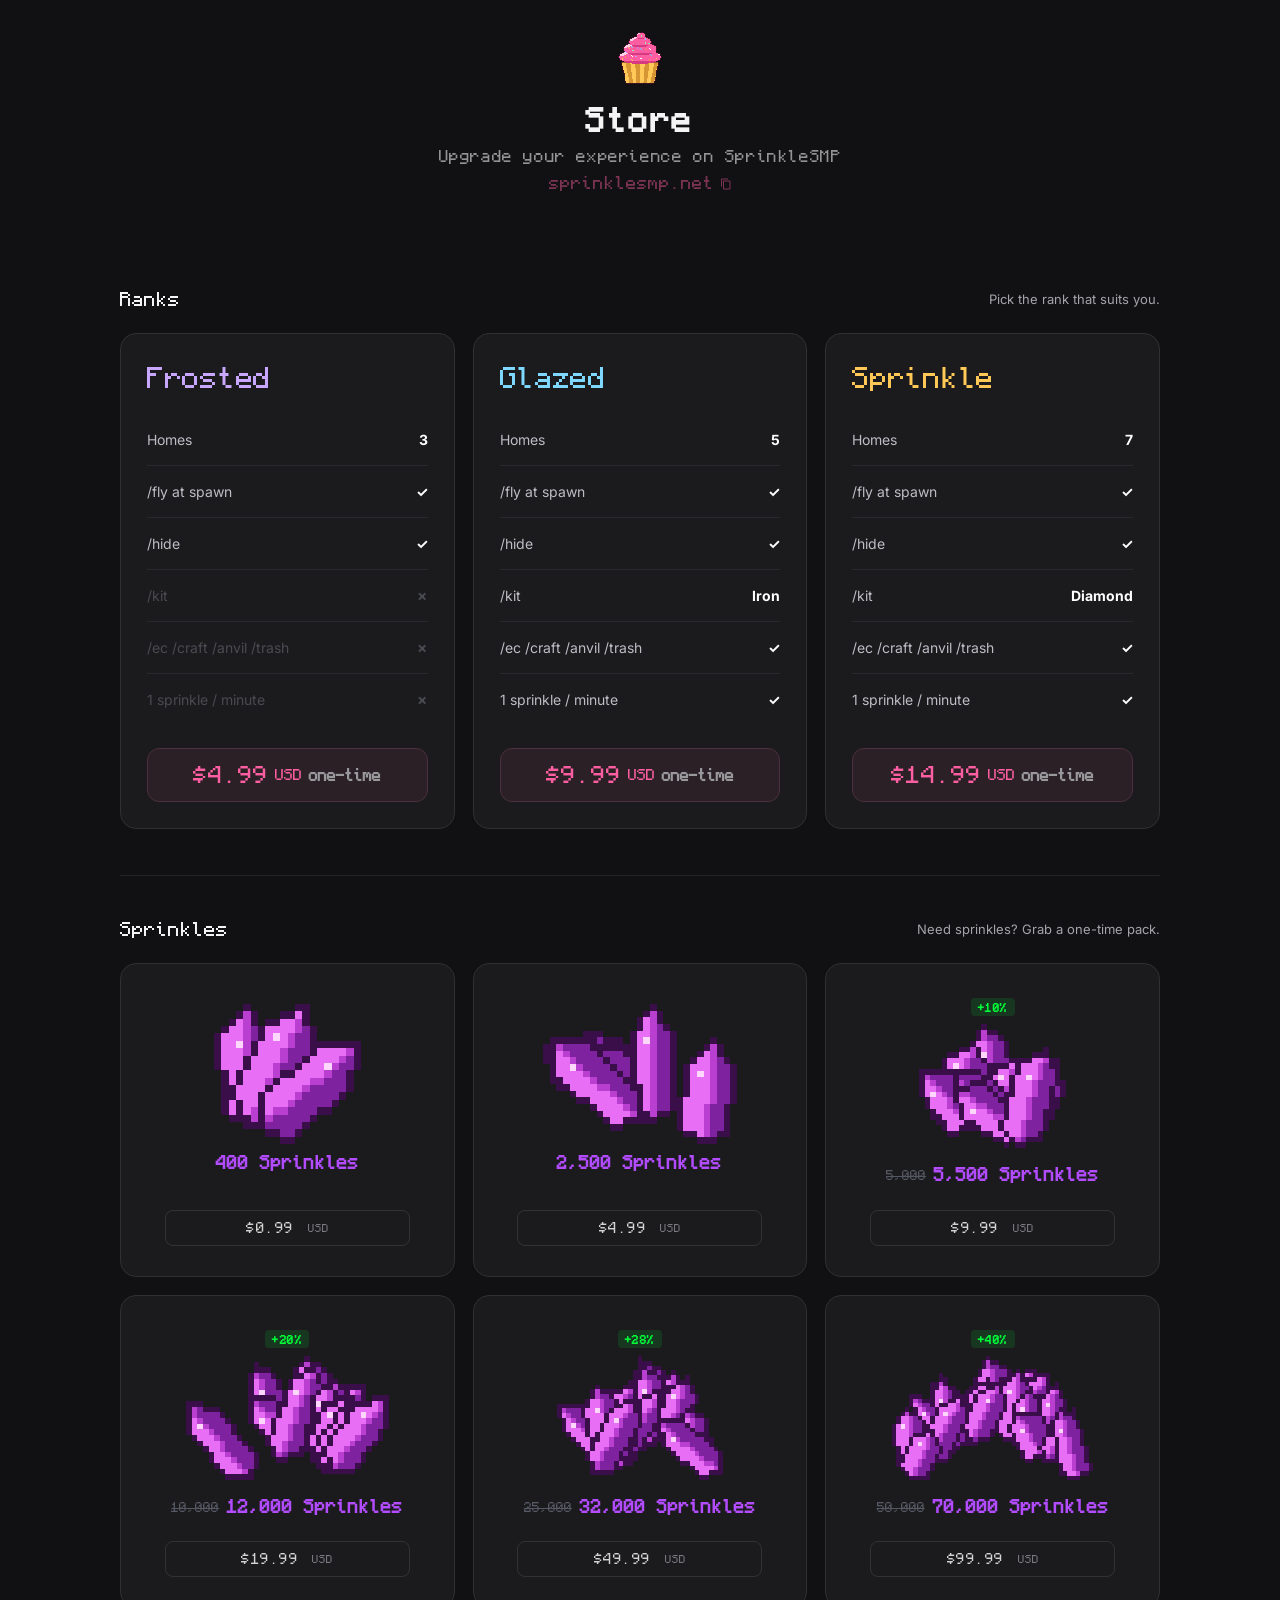
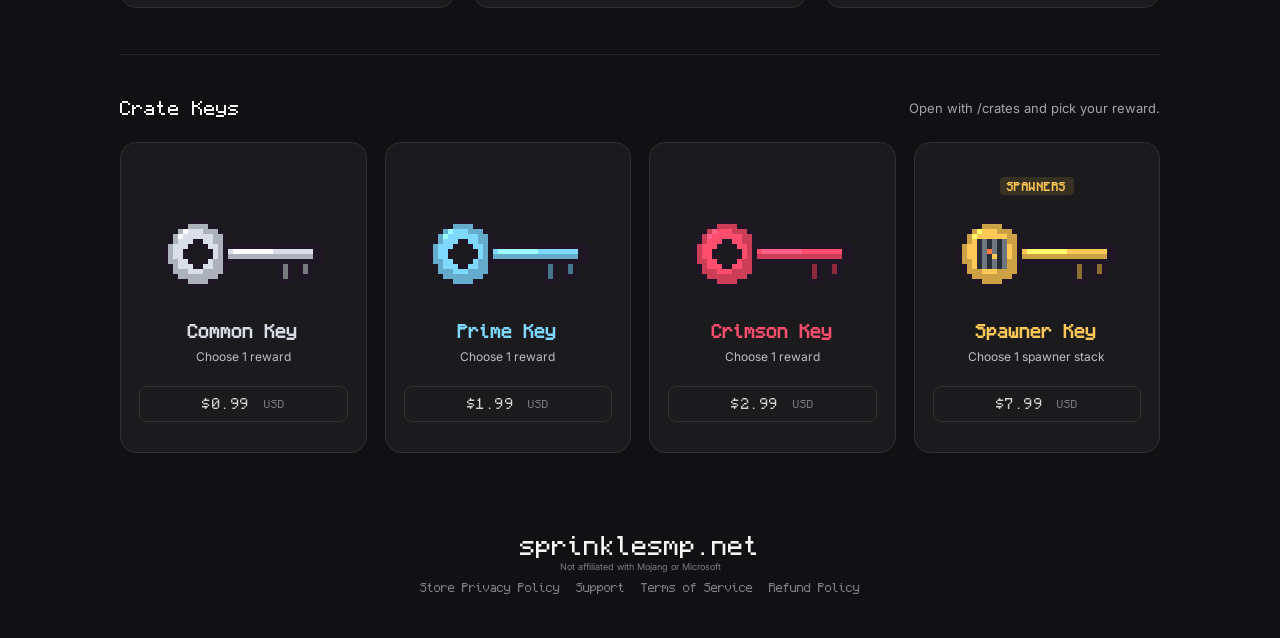
==== commit fd86f69b: "New rank perks, shards renamed to sprinkles" ====
--- a/index.html
+++ b/index.html
@@ -1,10 +1,10 @@
-﻿<!doctype html>
+<!doctype html>
 <html lang="en">
 <head>
   <meta charset="utf-8">
   <meta name="viewport" content="width=device-width, initial-scale=1">
   <title>SprinkleSMP | Store</title>
-  <meta name="description" content="Ranks and shards for SprinkleSMP. Delivered automatically in-game.">
+  <meta name="description" content="Ranks, sprinkles and crate keys for SprinkleSMP. Delivered automatically in-game.">
   <link rel="icon" type="image/png" href="logo.png">
   <link rel="preconnect" href="https://fonts.googleapis.com">
   <link rel="preconnect" href="https://fonts.gstatic.com" crossorigin>
@@ -39,8 +39,8 @@
 
       <section class="section">
         <div class="section__head">
-          <h2>Shards</h2>
-          <span>Need shards? Grab a one-time pack.</span>
+          <h2>Sprinkles</h2>
+          <span>Need sprinkles? Grab a one-time pack.</span>
         </div>
         <div class="grid" id="shards"></div>
       </section>
--- a/style.css
+++ b/style.css
@@ -72,6 +72,7 @@
 }
 .rank__stats li:last-child { border-bottom: 0; padding: 0; margin: 0; }
 .rank__stats b { color: #fff; font-weight: 700; font-size: 14px; }
+.rank__stats li.is-off span, .rank__stats li.is-off b { color: #4a4b52; }
 
 .price {
   display: flex; align-items: baseline; justify-content: center; gap: 7px; width: 100%; height: 54px; align-content: center;
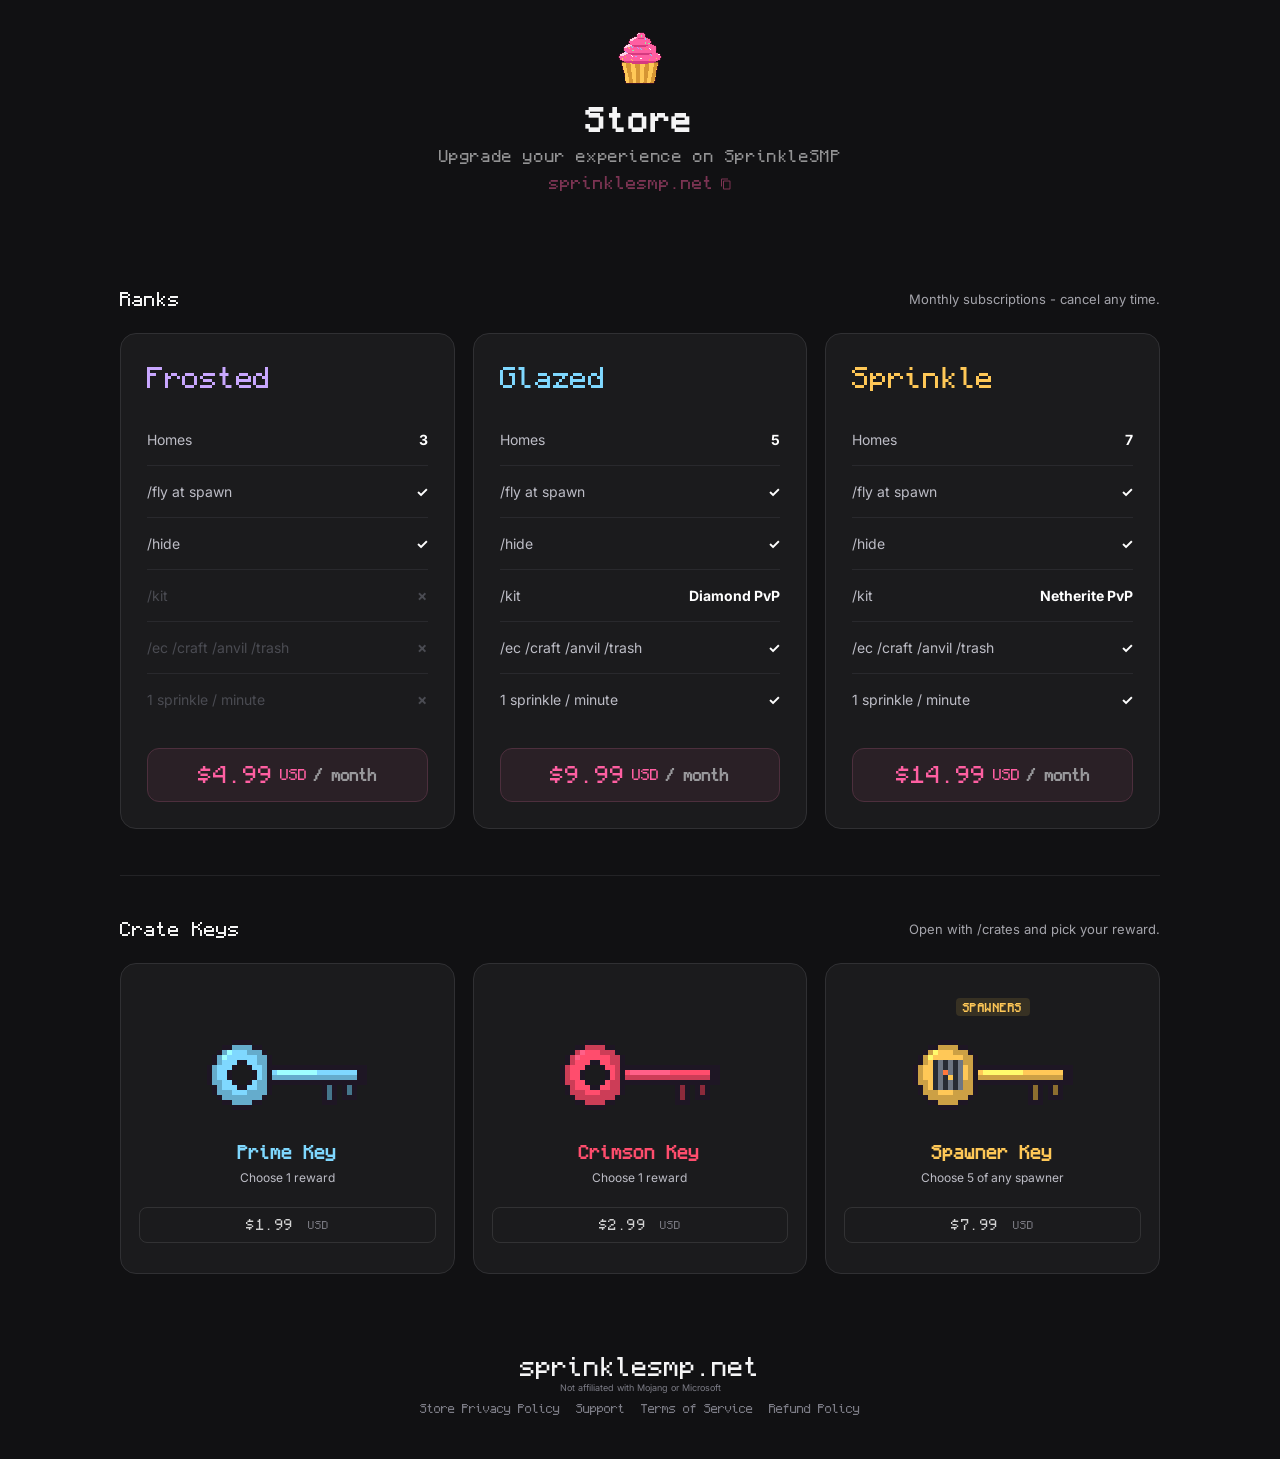
==== commit f87937f7: "Monthly ranks, remove sprinkle packs and Common Key" ====
--- a/index.html
+++ b/index.html
@@ -4,7 +4,7 @@
   <meta charset="utf-8">
   <meta name="viewport" content="width=device-width, initial-scale=1">
   <title>SprinkleSMP | Store</title>
-  <meta name="description" content="Ranks, sprinkles and crate keys for SprinkleSMP. Delivered automatically in-game.">
+  <meta name="description" content="Ranks and crate keys for SprinkleSMP. Delivered automatically in-game.">
   <link rel="icon" type="image/png" href="logo.png">
   <link rel="preconnect" href="https://fonts.googleapis.com">
   <link rel="preconnect" href="https://fonts.gstatic.com" crossorigin>
@@ -30,19 +30,9 @@
       <section class="section">
         <div class="section__head">
           <h2>Ranks</h2>
-          <span>Pick the rank that suits you.</span>
+          <span>Monthly subscriptions - cancel any time.</span>
         </div>
         <div class="grid" id="ranks"></div>
-      </section>
-
-      <hr class="divider">
-
-      <section class="section">
-        <div class="section__head">
-          <h2>Sprinkles</h2>
-          <span>Need sprinkles? Grab a one-time pack.</span>
-        </div>
-        <div class="grid" id="shards"></div>
       </section>
 
       <hr class="divider">
@@ -52,7 +42,7 @@
           <h2>Crate Keys</h2>
           <span>Open with /crates and pick your reward.</span>
         </div>
-        <div class="grid grid--4" id="keys"></div>
+        <div class="grid" id="keys"></div>
       </section>
     </div>
 
